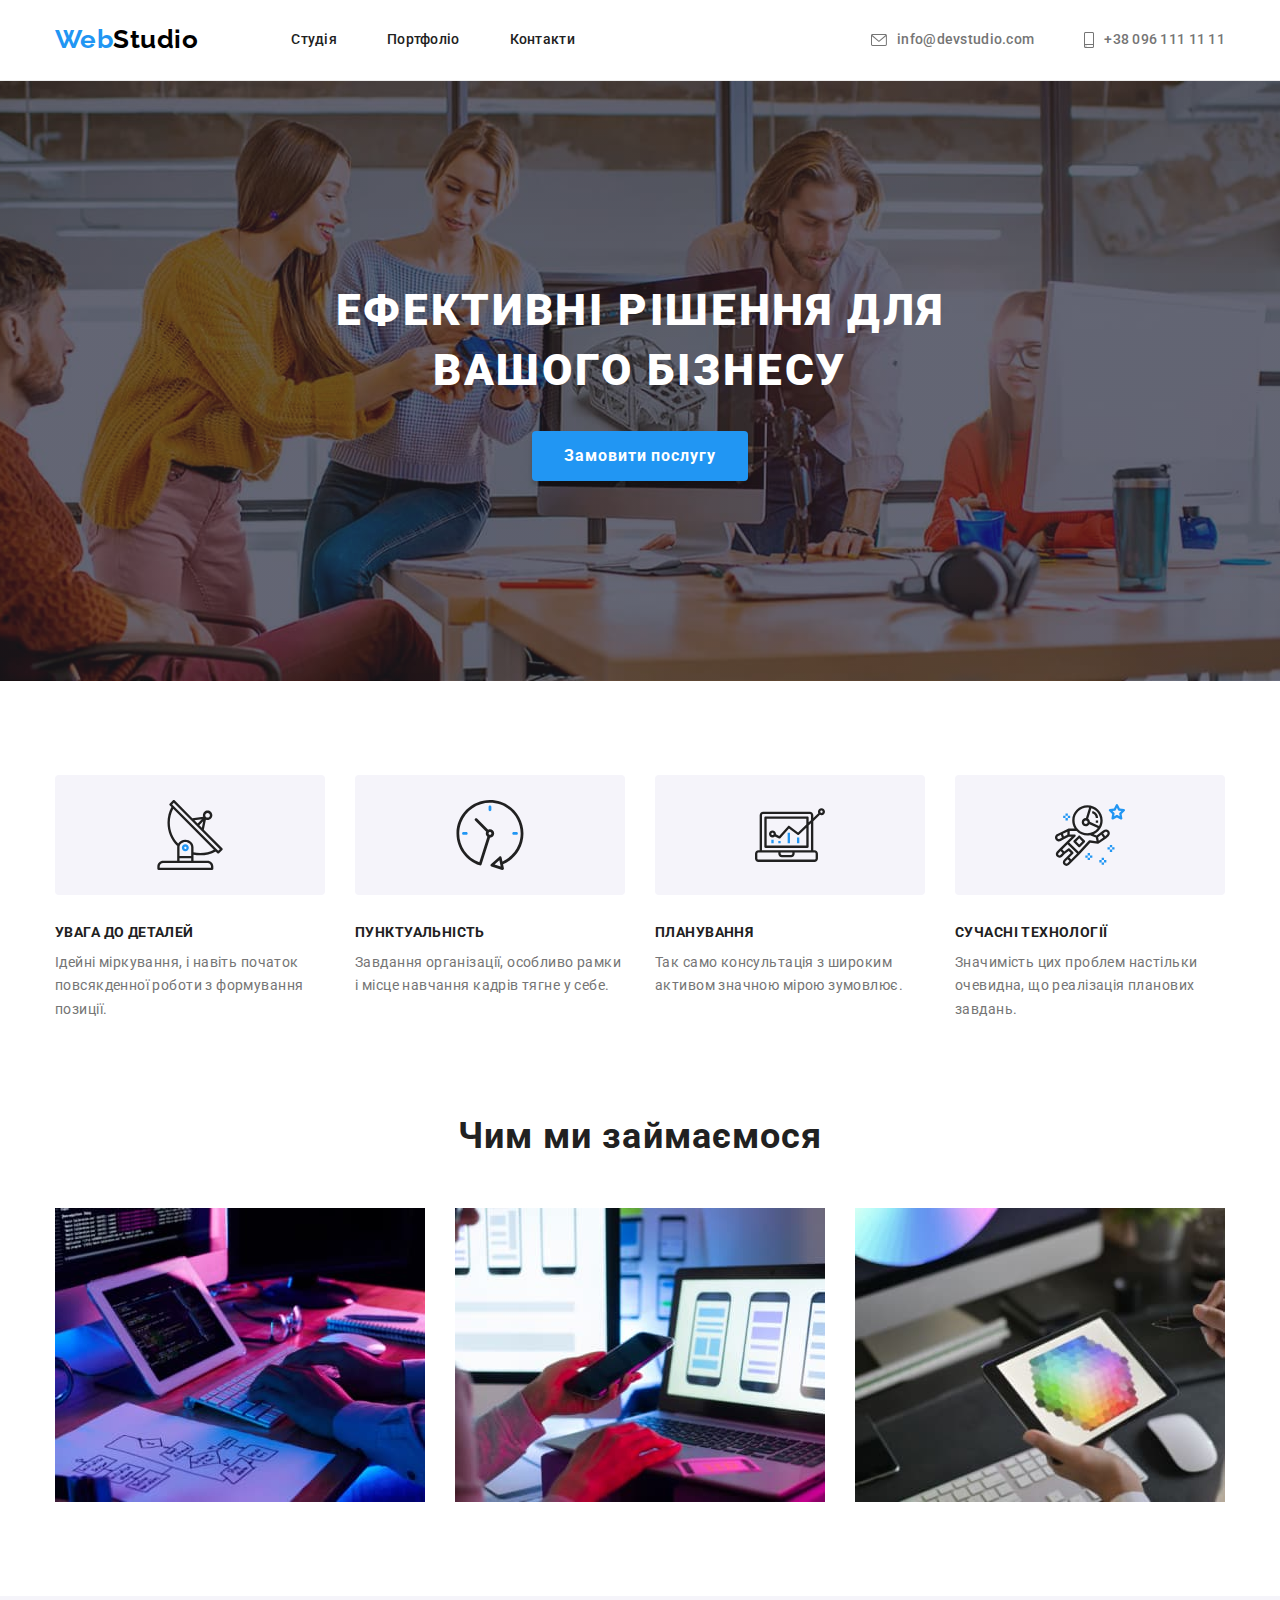
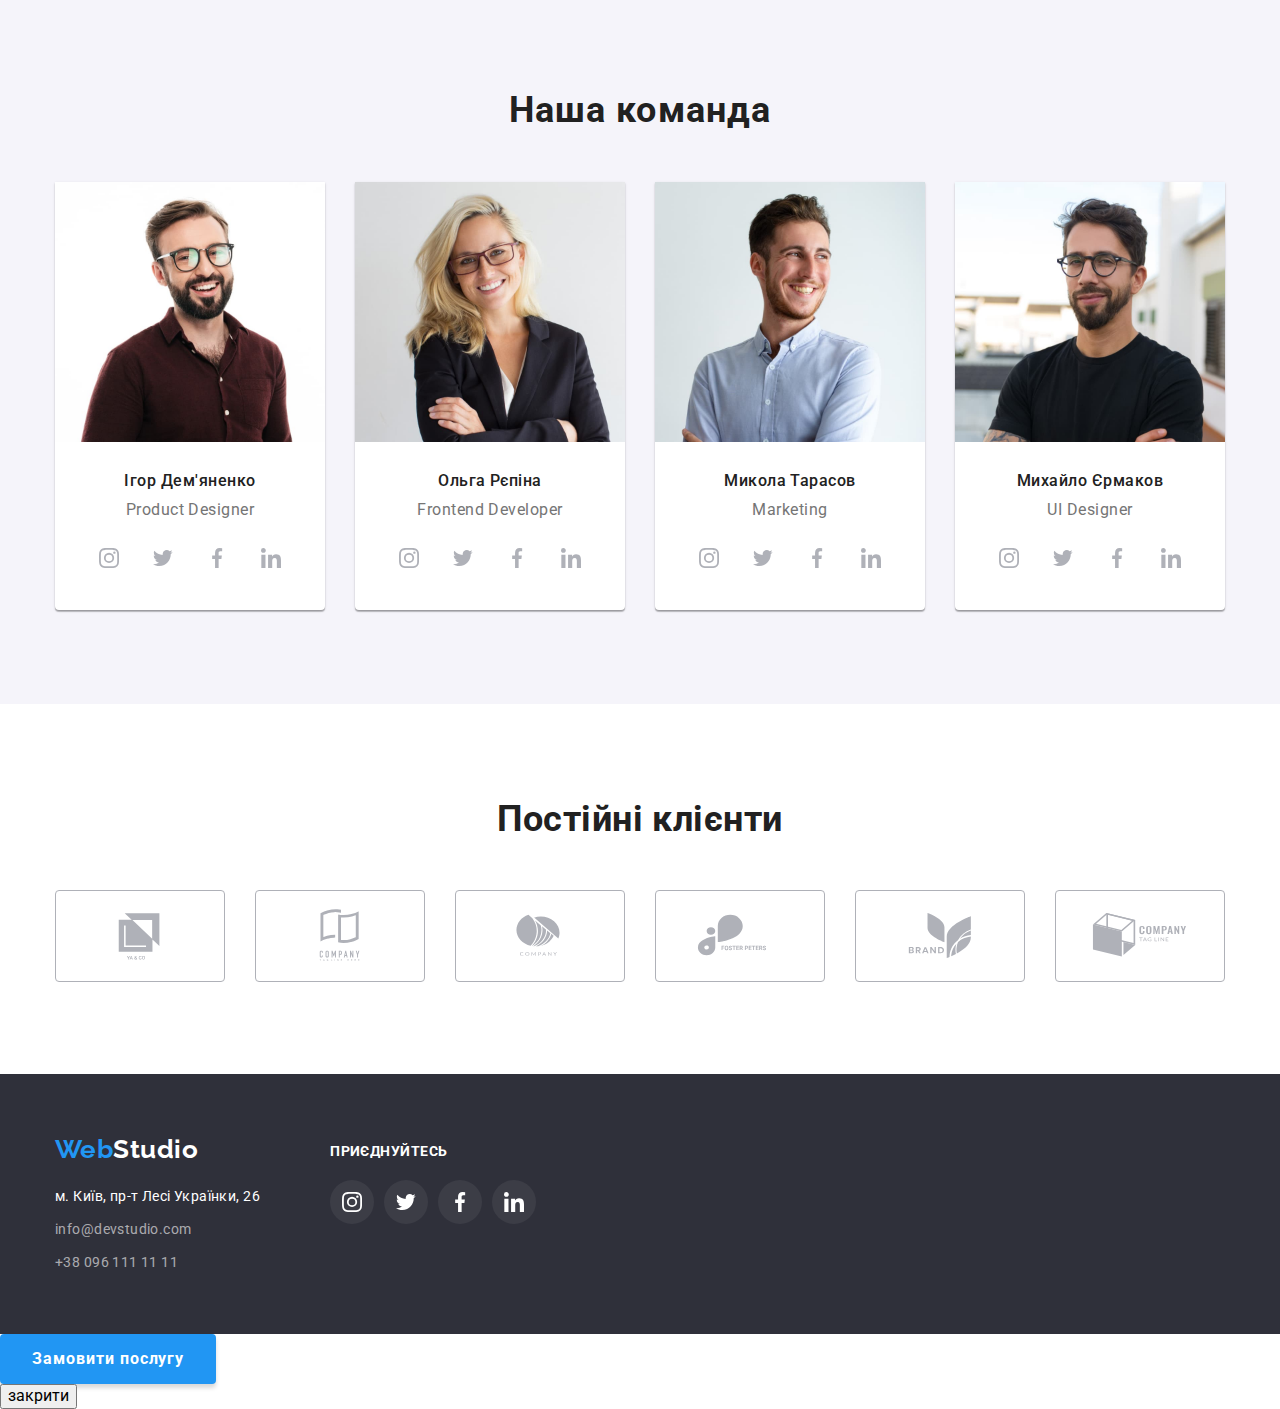
==== index.html @ 876f8f0c "Summary (required)" ====
<!DOCTYPE html>
<html lang="uk">
  <head>
    <meta charset="UTF-8" />
    <meta http-equiv="X-UA-Compatible" content="IE=edge" />
    <meta name="viewport" content="width=device-width, initial-scale=1.0" />
    <title>Document</title>
    <link rel="preconnect" href="https://fonts.googleapis.com" />
    <link rel="preconnect" href="https://fonts.gstatic.com" crossorigin />
    <link
      href="https://fonts.googleapis.com/css2?family=Raleway:wght@700&family=Roboto:wght@400;500;700;900&display=swap"
      rel="stylesheet"
    />
    <link
      rel="stylesheet"
      href="https://cdn.jsdelivr.net/npm/modern-normalize@1.1.0/modern-normalize.min.css"
    />
    <link rel="stylesheet" href="./css/styles.css" />
  </head>
  <body>
    <!--Шапка-->
    <header class="header">
      <div class="container nav-flex">
        <nav class="header-nav">
          <!--Лого-->
          <a class="logo-header link" href="index.html"
            >Web<span class="logo-black">Studio</span></a
          >
          <!--Навігація-->
          <ul class="header-nav-list list">
            <li class="header-nav-item">
              <a class="header-nav-link link" href="./index.html">Студія</a>
            </li>
            <li class="header-nav-item">
              <a class="header-nav-link link" href="./portfolio.html"
                >Портфоліо</a
              >
            </li>
            <li class="header-nav-item">
              <a class="header-nav-link link" href="#">Контакти</a>
            </li>
          </ul>
        </nav>

        <ul class="header-contact-list list">
          <li class="header-contact-item">
            <a class="header-contact-link link" href="mailto:info@devstudio.com"
              ><svg class="contact-icon" width="16" height="12">
                <use href="./images/symbol-defs.svg#icon-envelope"></use>
              </svg>
              info@devstudio.com</a
            >
          </li>
          <li class="header-contact-item">
            <a class="header-contact-link link" href="tel:+380961111111"
              ><svg class="contact-icon" width="10" height="16">
                <use href="./images/symbol-defs.svg#icon-smartphone"></use>
              </svg>
              +38 096 111 11 11</a
            >
          </li>
        </ul>
      </div>
    </header>

    <!--Основний контент-->
    <main class="main-page">
      <!--Герой-->
      <section class="hero">
        <div class="container">
          <h1 class="hero-title">Ефективні рішення для вашого бізнесу</h1>
          <button class="hero-btn" type="button">Замовити послугу</button>
        </div>
      </section>

      <!--Список переваг-->
      <section class="features-section section">
        <div class="container">
          <h2 class="visually-hidden">Наші особливості</h2>
          <ul class="features-list list">
            <li class="features-item">
              <div class="features-icon-fon">
                <svg class="features-icon" width="70" height="70">
                  <use href="./images/symbol-defs.svg#icon-antenna"></use>
                </svg>
              </div>
              <h3 class="features-title">Увага до деталей</h3>
              <p class="features-text">
                Ідейні міркування, і навіть початок повсякденної роботи з
                формування позиції.
              </p>
            </li>
            <li class="features-item">
              <div class="features-icon-fon">
                <svg class="features-icon" width="70" height="70">
                  <use href="./images/symbol-defs.svg#icon-clock"></use>
                </svg>
              </div>
              <h3 class="features-title">Пунктуальність</h3>
              <p class="features-text">
                Завдання організації, особливо рамки і місце навчання кадрів
                тягне у себе.
              </p>
            </li>
            <li class="features-item">
              <div class="features-icon-fon">
                <svg class="features-icon" width="70" height="70">
                  <use href="./images/symbol-defs.svg#icon-diagram"></use>
                </svg>
              </div>
              <h3 class="features-title">Планування</h3>
              <p class="features-text">
                Так само консультація з широким активом значною мірою зумовлює.
              </p>
            </li>
            <li class="features-item">
              <div class="features-icon-fon">
                <svg class="features-icon" width="70" height="70">
                  <use href="./images/symbol-defs.svg#icon-astronaut"></use>
                </svg>
              </div>
              <h3 class="features-title">Сучасні технології</h3>
              <p class="features-text">
                Значимість цих проблем настільки очевидна, що реалізація
                планових завдань.
              </p>
            </li>
          </ul>
        </div>
      </section>

      <!--Список занять-->
      <section class="work-section">
        <div class="container">
          <h2 class="section-title">Чим ми займаємося</h2>
          <ul class="work-list list">
            <li class="work-item">
              <img
                src="./images/img.jpg"
                alt="Верстка"
                width="370"
                height="294"
              />
            </li>
            <li class="work-item">
              <img
                src="./images/img1.jpg"
                alt="Мобільні додатки"
                width="370"
                height="294"
              />
            </li>
            <li class="work-item">
              <img
                src="./images/img2.jpg"
                alt="Дизайн"
                width="370"
                height="294"
              />
            </li>
          </ul>
        </div>
      </section>

      <!--Команда-->
      <section class="team-section section">
        <div class="container">
          <h2 class="section-title">Наша команда</h2>
          <ul class="team-list list">
            <li class="team-item">
              <img
                src="./images/img3.jpg"
                alt="Дизайнер продукту"
                width="270"
                height="260"
              />
              <div class="team-workers">
                <h3 class="team-worker">Ігор Дем'яненко</h3>
                <p class="team-profesional">Product Designer</p>
                <ul class="team-social-list list">
                  <li class="team-social-item">
                    <a class="team-social-link link" href="">
                      <svg class="team-social-icon" width="20" height="20">
                        <use
                          href="./images/symbol-defs.svg#icon-instagram"
                        ></use>
                      </svg>
                    </a>
                  </li>

                  <li class="team-social-item">
                    <a class="team-social-link link" href="">
                      <svg class="team-social-icon" width="20" height="20">
                        <use href="./images/symbol-defs.svg#icon-twiter"></use>
                      </svg>
                    </a>
                  </li>

                  <li class="team-social-item">
                    <a class="team-social-link link" href="">
                      <svg class="team-social-icon" width="20" height="20">
                        <use
                          href="./images/symbol-defs.svg#icon-facebook"
                        ></use>
                      </svg>
                    </a>
                  </li>

                  <li class="team-social-item">
                    <a class="team-social-link link" href="">
                      <svg class="team-social-icon" width="20" height="20">
                        <use
                          href="./images/symbol-defs.svg#icon-linkedin"
                        ></use>
                      </svg>
                    </a>
                  </li>
                </ul>
              </div>
            </li>

            <li class="team-item">
              <img
                src="./images/img4.jpg"
                alt="Фронтенд розробник"
                width="270"
                height="260"
              />
              <div class="team-workers">
                <h3 class="team-worker">Ольга Рєпіна</h3>
                <p class="team-profesional">Frontend Developer</p>
                <ul class="team-social-list list">
                  <li class="team-social-item">
                    <a class="team-social-link link" href="">
                      <svg class="team-social-icon" width="20" height="20">
                        <use
                          href="./images/symbol-defs.svg#icon-instagram"
                        ></use>
                      </svg>
                    </a>
                  </li>

                  <li class="team-social-item">
                    <a class="team-social-link link" href="">
                      <svg class="team-social-icon" width="20" height="20">
                        <use href="./images/symbol-defs.svg#icon-twiter"></use>
                      </svg>
                    </a>
                  </li>

                  <li class="team-social-item">
                    <a class="team-social-link link" href="">
                      <svg class="team-social-icon" width="20" height="20">
                        <use
                          href="./images/symbol-defs.svg#icon-facebook"
                        ></use>
                      </svg>
                    </a>
                  </li>

                  <li class="team-social-item">
                    <a class="team-social-link link" href="">
                      <svg class="team-social-icon" width="20" height="20">
                        <use
                          href="./images/symbol-defs.svg#icon-linkedin"
                        ></use>
                      </svg>
                    </a>
                  </li>
                </ul>
              </div>
            </li>

            <li class="team-item">
              <img
                src="./images/img5.jpg"
                alt="Маркетолог"
                width="270"
                height="260"
              />
              <div class="team-workers">
                <h3 class="team-worker">Микола Тарасов</h3>
                <p class="team-profesional">Marketing</p>
                <ul class="team-social-list list">
                  <li class="team-social-item">
                    <a class="team-social-link link" href="">
                      <svg class="team-social-icon" width="20" height="20">
                        <use
                          href="./images/symbol-defs.svg#icon-instagram"
                        ></use>
                      </svg>
                    </a>
                  </li>

                  <li class="team-social-item">
                    <a class="team-social-link link" href="">
                      <svg class="team-social-icon" width="20" height="20">
                        <use href="./images/symbol-defs.svg#icon-twiter"></use>
                      </svg>
                    </a>
                  </li>

                  <li class="team-social-item">
                    <a class="team-social-link link" href="">
                      <svg class="team-social-icon" width="20" height="20">
                        <use
                          href="./images/symbol-defs.svg#icon-facebook"
                        ></use>
                      </svg>
                    </a>
                  </li>

                  <li class="team-social-item">
                    <a class="team-social-link link" href="">
                      <svg class="team-social-icon" width="20" height="20">
                        <use
                          href="./images/symbol-defs.svg#icon-linkedin"
                        ></use>
                      </svg>
                    </a>
                  </li>
                </ul>
              </div>
            </li>

            <li class="team-item">
              <img
                src="./images/img6.jpg"
                alt="Дизайнер інтерфейсу користувача"
                width="270"
                height="260"
              />
              <div class="team-workers">
                <h3 class="team-worker">Михайло Єрмаков</h3>
                <p class="team-profesional">UI Designer</p>
                <ul class="team-social-list list">
                  <li class="team-social-item">
                    <a class="team-social-link link" href="">
                      <svg class="team-social-icon" width="20" height="20">
                        <use
                          href="./images/symbol-defs.svg#icon-instagram"
                        ></use>
                      </svg>
                    </a>
                  </li>

                  <li class="team-social-item">
                    <a class="team-social-link link" href="">
                      <svg class="team-social-icon" width="20" height="20">
                        <use href="./images/symbol-defs.svg#icon-twiter"></use>
                      </svg>
                    </a>
                  </li>

                  <li class="team-social-item">
                    <a class="team-social-link link" href="">
                      <svg class="team-social-icon" width="20" height="20">
                        <use
                          href="./images/symbol-defs.svg#icon-facebook"
                        ></use>
                      </svg>
                    </a>
                  </li>

                  <li class="team-social-item">
                    <a class="team-social-link link" href="">
                      <svg class="team-social-icon" width="20" height="20">
                        <use
                          href="./images/symbol-defs.svg#icon-linkedin"
                        ></use>
                      </svg>
                    </a>
                  </li>
                </ul>
              </div>
            </li>
          </ul>
        </div>
      </section>

      <!-- Кліенты -->
      <section class="client-section">
        <div class="container">
          <h2 class="client-title">Постійні клієнти</h2>
          <ul class="client-list list">
            <li class="client-item">
              <a class="client-link link" href="">
                <svg class="client-icon" width="106" height="60">
                  <use href="./images/symbol-defs.svg#icon-yaco"></use>
                </svg>
              </a>
            </li>

            <li class="client-item">
              <a class="client-link link" href="">
                <svg class="client-icon" width="106" height="60">
                  <use href="./images/symbol-defs.svg#icon-tagline"></use>
                </svg>
              </a>
            </li>

            <li class="client-item">
              <a class="client-link link" href="">
                <svg class="client-icon" width="106" height="60">
                  <use href="./images/symbol-defs.svg#icon-company"></use>
                </svg>
              </a>
            </li>

            <li class="client-item">
              <a class="client-link link" href="">
                <svg class="client-icon" width="106" height="60">
                  <use href="./images/symbol-defs.svg#icon-fooster"></use>
                </svg>
              </a>
            </li>

            <li class="client-item">
              <a class="client-link link" href="">
                <svg class="client-icon" width="106" height="60">
                  <use href="./images/symbol-defs.svg#icon-brand"></use>
                </svg>
              </a>
            </li>

            <li class="client-item">
              <a class="client-link link" href="">
                <svg class="client-icon" width="106" height="60">
                  <use href="./images/symbol-defs.svg#icon-tag"></use>
                </svg>
              </a>
            </li>
          </ul>
        </div>
      </section>
    </main>

    <!--Підвал-->
    <footer class="footer">
      <div class="container">
        <div class="footer-position">
          <div class="footer-contact-position">
            <a class="logo-footer link" href="index.html"
              >Web<span class="logo-white">Studio</span></a
            >

            <!--Список контактів-->
            <address class="footer-contact">
              <ul class="footer-contact-list list">
                <li class="footer-contact-item">
                  <a
                    class="footer-contact-link-address link"
                    href="https://bit.ly/3AlN00h"
                    >м. Київ, пр-т Лесі Українки, 26</a
                  >
                </li>
                <li class="footer-contact-item">
                  <a
                    class="footer-contact-link link"
                    href="mailto:info@devstudio.com"
                    >info@devstudio.com</a
                  >
                </li>
                <li class="footer-contact-item">
                  <a class="footer-contact-link link" href="tel:+380961111111"
                    >+38 096 111 11 11</a
                  >
                </li>
              </ul>
            </address>
          </div>

          <!--Соціальні мережі-->
          <div class="footer-social-networks">
            <h2 class="footer-social-title">Приєднуйтесь</h2>
            <ul class="footer-social-list list">
              <li class="footer-social-item">
                <a class="footer-social-link" href="">
                  <svg class="footer-social-icon" width="20" height="20">
                    <use href="./images/symbol-defs.svg#icon-instagram"></use>
                  </svg>
                </a>
              </li>

              <li class="footer-social-item">
                <a class="footer-social-link" href="">
                  <svg class="footer-social-icon" width="20" height="20">
                    <use href="./images/symbol-defs.svg#icon-twiter"></use>
                  </svg>
                </a>
              </li>

              <li class="footer-social-item">
                <a class="footer-social-link" href="">
                  <svg class="footer-social-icon" width="20" height="20">
                    <use href="./images/symbol-defs.svg#icon-facebook"></use>
                  </svg>
                </a>
              </li>

              <li class="footer-social-item">
                <a class="footer-social-link" href="">
                  <svg class="footer-social-icon" width="20" height="20">
                    <use href="./images/symbol-defs.svg#icon-linkedin"></use>
                  </svg>
                </a>
              </li>
            </ul>
          </div>
        </div>
      </div>
    </footer>

    <button class="hero-btn" type="button" data-modal-open>
      Замовити послугу
    </button>
    <div class="backdrop is-hiden" data-modal>
      <div class="modal"><p></p></div>

      <button data-modal-close>закрити</button>
    </div>

    <script src="./js/modal.js"></script>
  </body>
</html>
---- css/styles.css ----
:root {
    --primary-text-color: #212121;
    --secondary-text-color: #757575;
    --white-text-color: #ffffff;
    --accent-color: #2196f3;
    --black-logo-color: #000000;
    --white-background-color: #ffffff;
    --hero-background-color: #2f303a;
    --team-background-color: #f5f4fa;
    --footer-text-color: rgba(255, 255, 255, 0.6);
}

body {
    font-family: Roboto, sans-serif;
    letter-spacing: 0.03em;
    background-color: var(--white-background-color);
    color: var(--primary-text-color);
}

/* скидаємо відступи */
h1,
h2,
h3,
p {
    margin: 0;
    padding: 0;
}

ul,
li {
    margin: 0;
    padding: 0;
}

img {
    display: block;
    max-width: 100%;
    height: auto;
}

.container {
    width: 1200px;
    padding-left: 15px;
    padding-right: 15px;
    margin-left: auto;
    margin-right: auto;
}

.section {
    padding-top: 94px;
    padding-bottom: 94px;
}

/* прибираємо крапки з списків */
.list {
    list-style: none;
}

/* прибираємо підкресоювання посилань */
.link {
    text-decoration: none;
}

/* прибираємо зайві заголовки */
.visually-hidden {
    position: absolute;
    white-space: nowrap;
    width: 1px;
    height: 1px;
    overflow: hidden;
    border: 0;
    padding: 0;
    clip: rect(0 0 0 0);
    clip-path: inset(50%);
    margin: -1px;
}

/* Шапка */

.header {
    background-color: var(--white-background-color);
    border-bottom: 1px solid #ececec;
}

.nav-flex {
    display: flex;
    align-items: center;
}

/* Лого */
.logo-header {
    font-family: 'Raleway';
    font-style: normal;
    font-weight: 700;
    font-size: 26px;
    line-height: 1.19;
    color: var(--accent-color);

    margin-right: 93px;
    padding-top: 24px;
    padding-bottom: 25px;
}

.logo-black {
    color: var(--black-logo-color);
}

.logo-white {
    color: var(--white-text-color);
}

/* Навігація */

.header-nav {
    display: flex;
    align-items: center;
}

.header-nav-list {
    display: flex;
    align-items: center;
    
}

.header-nav-item:not(:last-child) {
    margin-right: 50px;
}


.header-nav-link {
    font-family: inherit;
    font-weight: 500;
    font-size: 14px;
    line-height: 1.14;
    letter-spacing: 0.02em;
    color: var(--primary-text-color);

    padding-top: 32px;
    padding-bottom: 32px;
    display: block;
}

.header-contact-list {
    display: flex;
    margin-left: auto;
   
}

.header-contact-item+.header-contact-item {
    margin-left: 50px;
}

.header-contact-link {
    font-family: inherit;
    font-weight: 500;
    font-size: 14px;
    line-height: 1.14;
    letter-spacing: 0.02em;
    color: var(--secondary-text-color);

    display: inline-flex;
    padding-top: 32px;
    padding-bottom: 32px;
    color: var(--secondary-text-color);
    align-items: center;
}

.header-nav-link:hover,
.header-nav-link:focus,
.header-contact-link:hover,
.header-contact-link:focus {
    color: var(--accent-color);
}

.header-nav-link.current {
    color: var(--accent-color);
}

.contact-icon {
    margin-right: 10px;
    fill: currentColor;
}

/* Основний контент */

/* ГЕРОЙ */
.hero {
    background-color: var(--hero-background-color);
    text-align: center;
    padding-top: 200px;
    padding-bottom: 200px;
    max-width: 1600px;
    margin-left: auto;
    margin-right: auto;

    background-image: linear-gradient(to right,
                rgba(47, 48, 58, 0.4),
                rgba(47, 48, 58, 0.4)),
            url("../images/Img16.jpg");
    background-repeat: no-repeat;
    background-position: center;
    background-size: cover;
}

.hero-title {
    font-weight: 900;
    font-size: 44px;
    line-height: 1.36;
    text-align: center;
    letter-spacing: 0.06em;
    text-transform: uppercase;
    color: var(--white-text-color);
    
    width: 696px;
    margin-top: 0;
    margin-bottom: 30px;
    margin-left: auto;
    margin-right: auto;
}

.hero-btn {
    font-family: inherit;
    font-weight: 700;
    font-size: 16px;
    line-height: 1.87;
    letter-spacing: 0.06em;
    background-color: var(--accent-color);
    color: var(--white-text-color);
    cursor: pointer;
    box-shadow: 0px 4px 4px rgba(0, 0, 0, 0.15);
    
    border-radius: 4px;
    border: none;
    padding: 10px 32px;

}

.hero-btn:hover,
.hero-btn:focus {
    background-color: var(--white-text-color);
    color: var(--accent-color);
}

/* Список переваг */

.features-list {
    display: flex;
}

.features-item:not(:last-child) {
    margin-right: 30px;
    max-width: 270px;
}

.features-icon-fon {
display: flex;
justify-content: center;
align-items: center;

width: 270px;
height: 120px;
margin-bottom: 30px;
background-color: var(--team-background-color);
border-radius: 4px;
}



.features-title {
    font-weight: 700;
    font-size: 14px;
    line-height: 1.14;
    letter-spacing: 0.03em;
    text-transform: uppercase;
    color: var(--primary-text-color);

    margin-bottom: 10px;
}

.features-text {
    font-weight: 400;
    font-size: 14px;
    line-height: 1.71;
    letter-spacing: 0.03em;
    color: var(--secondary-text-color);
}

/* Список занять */

.work-section {
    padding-bottom: 94px;
}

.work-list {
    display: flex;
}

.work-item:not(:last-child) {
    margin-right: 30px;
}

.section-title {
    font-weight: 700;
    font-size: 36px;
    line-height: 1.16;
    text-align: center;
    letter-spacing: 0.03em;
    color: var(--primary-text-color);

    margin-bottom: 50px;
}

/* Команда */
.team-section {
    background-color: var(--team-background-color);
}

.team-list {
    display: flex;
}

.team-item:not(:last-child) {
    margin-right: 30px;
}

.team-item {
    background: #FFFFFF;
    box-shadow: 0px 1px 3px rgba(0, 0, 0, 0.12), 0px 1px 1px rgba(0, 0, 0, 0.14), 0px 2px 1px rgba(0, 0, 0, 0.2);
    border-radius: 0px 0px 4px 4px;}

.team-workers {
    padding: 30px 0px;
}

.team-worker {
    font-weight: 500;
    font-size: 16px;
    line-height: 1.18;
    text-align: center;
    letter-spacing: 0.03em;
    color: var(--primary-text-color);
    
    margin-bottom: 10px;
}

.team-profesional {
    font-weight: 400;
    font-size: 16px;
    line-height: 1.18;
    text-align: center;
    letter-spacing: 0.03em;
    color: var(--secondary-text-color);
    margin-bottom: 16px;
}

.team-social-list {
    display: flex;
    padding: 0px 32px;
    
    list-style: none;
    justify-content: space-between;
    align-items: center;
}

.team-social-item {
    width: 44px;
    height: 44px;
}

.team-social-link {
    display: flex;
    width: 44px;
    height: 44px;
    justify-content: center;
    align-items: center;
    border-radius: 50%;
    color: #afb1b8;
    background-color: #FFFFFF;
}

.team-social-link:hover {
    color: #ffffff;
    background-color: var(--accent-color);
}

.team-social-icon {
    fill: currentColor;
}

/* Клієнти */

.client-section {
    padding-top: 94px;
    padding-bottom: 94px;
}

.client-title {
    margin-bottom: 50px;

    font-weight: 700;
    font-size: 36px;
    line-height: 1.17;
    text-align: center;
}

.client-list {
    display: flex;
}

.client-item {
    
    border-radius: 4px;
    width: 170px;
    height: 90px;
    justify-content: center;
    align-items: center;
}

.client-item:not(:last-child) {
    margin-right: 30px;
}

.client-link {
display: flex;
justify-content: center;
align-items: center;
width: 170px;
height: 92px;
border-radius: 4px;
border: 1px solid #afb1b8;
color: #AFB1B8;
fill: currentColor;
}



.client-link:hover,
.client-link:focus {
    color: var(--accent-color);
    border-color: var(--accent-color);
}


/* Підвал */
.footer {
    background-color: var(--hero-background-color);

    padding-top: 60px;
    padding-bottom: 60px;
}
 .logo-footer {
    font-family: 'Raleway';
    font-style: normal;
    font-weight: 700;
    font-size: 26px;
    line-height: 1.19;
    color: var(--accent-color);
    
    display: inline-block;
    margin-bottom: 20px;
 }

.footer-contact-item:not(:last-child)  {
    margin-bottom: 9px;
}

/* Список контактів */

.footer-position {
    display: flex;
    margin: 0;
    padding: 0;
    list-style: none;
    }

.footer-contact-link-address:hover,
.footer-contact-link-address:focus,
.footer-contact-link:hover,
.footer-contact-link:focus {
    color: var(--accent-color);
}

.footer-contact-list.current {
    color: var(--accent-color);
}

.footer-contact-link-address {
    font-family: 'Roboto';
    font-style: normal;
    font-weight: 400;
    font-size: 14px;
    line-height: 1.71;
    letter-spacing: 0.03em;
    color: var(--white-text-color);
}

.footer-contact-link {
    font-family: 'Roboto';
    font-style: normal;
    font-weight: 400;
    font-size: 14px;
    line-height: 1.71;
    letter-spacing: 0.03em;
    color: var(--footer-text-color);
}

/* Соціальні мережі */

.footer-social-title {
    padding: 0px 0px 0px 0px;
    margin-top: 10px;
    margin-bottom: 20px;
    
    font-weight: 700;
    font-size: 14px;
    line-height: 1.14;
    text-transform: uppercase;
    color: var(--white-text-color);
}

.footer-social-networks {
    margin-left: 70px;
    width: 206px;
}

.footer-social-list {
    list-style: none;
    justify-content: space-between;
    align-items: center;

    display: flex;
    padding: 0;
    margin-top: 0;
}

.footer-social-item {
    width: 44px;
    height: 44px;
}

.footer-social-link {
    width: 44px;
    height: 44px;
    display: flex;
    justify-content: center;
    align-items: center;
    border-radius: 50%;
    color: #ffffff;
    background-color: #ffffff10;
}

.footer-social-link:hover {
    color: #ffffff;
    background-color: var(--accent-color);
}

.footer-social-icon {
    fill: currentColor;
}



/* Портфоліо */

.portfolio-btn-list {
    display: flex;
    justify-content: center;
    margin-bottom: 50px;
}

.portfolio-btn-item:not(:last-child) {
    margin-right: 8px;
}

.portfolio-btn {
    font-family: inherit;
    font-weight: 500;
    font-size: 16px;
    line-height: 1.63;
    text-align: center;
    letter-spacing: 0.03em;
    background-color: var(--team-background-color);
    color: var(--primary-text-color);
    cursor: pointer;

    display: inline-block;
    min-width: 73px;
    border-radius: 4px;
    border: 1px solid transparent;
    padding: 6px 22px;
}

.portfolio-btn:hover,
.portfolio-btn:focus {
    background-color: var(--accent-color);
    color: var(--white-text-color);
    box-shadow: 0px 3px 1px rgba(0, 0, 0, 0.1), 0px 1px 2px rgba(0, 0, 0, 0.08), 0px 2px 2px rgba(0, 0, 0, 0.12);
}

.portfolio-list {
    display: flex;
    flex-wrap: wrap;
    margin: -15px;
}

.portfolio-list-item {
    margin: 15px;
}

.portfolio-link:hover,
.portfolio-link:focus {
    display: block;
    box-shadow: 0px 1px 1px rgba(0, 0, 0, 0.12), 0px 4px 4px rgba(0, 0, 0, 0.06), 1px 4px 6px rgba(0, 0, 0, 0.16);
}


.gallery-text {
    border: 1px solid #eeeeee;
    border-top: transparent;
    padding: 20px 24px;
}

.portfolio-list-title {
    font-weight: 700;
    font-size: 18px;
    line-height: 2;
    letter-spacing: 0.06em;
    color: var(--primary-text-color);

    margin-bottom: 4px;
}

.portfolio-list-text {
    font-weight: 400;
    font-size: 16px;
    line-height: 1.87;
    letter-spacing: 0.03em;
    color: var(--secondary-text-color);
}
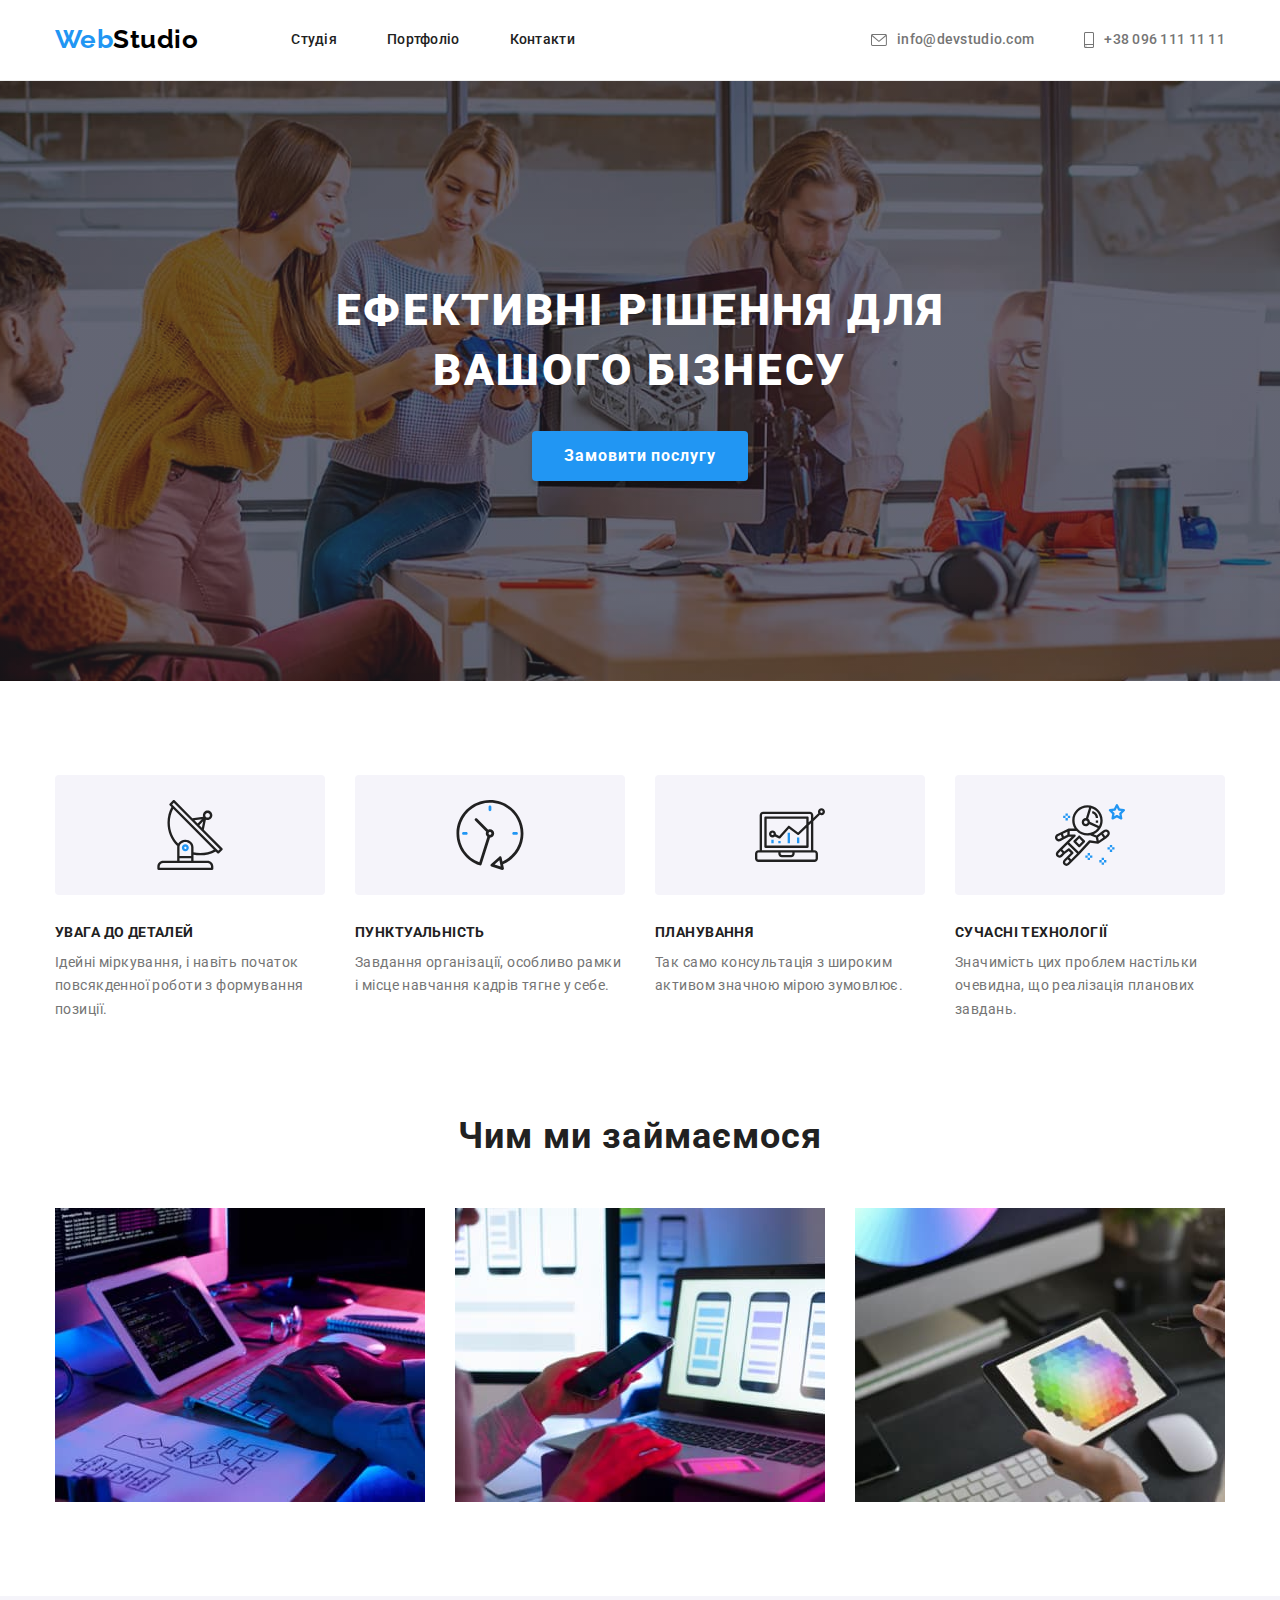
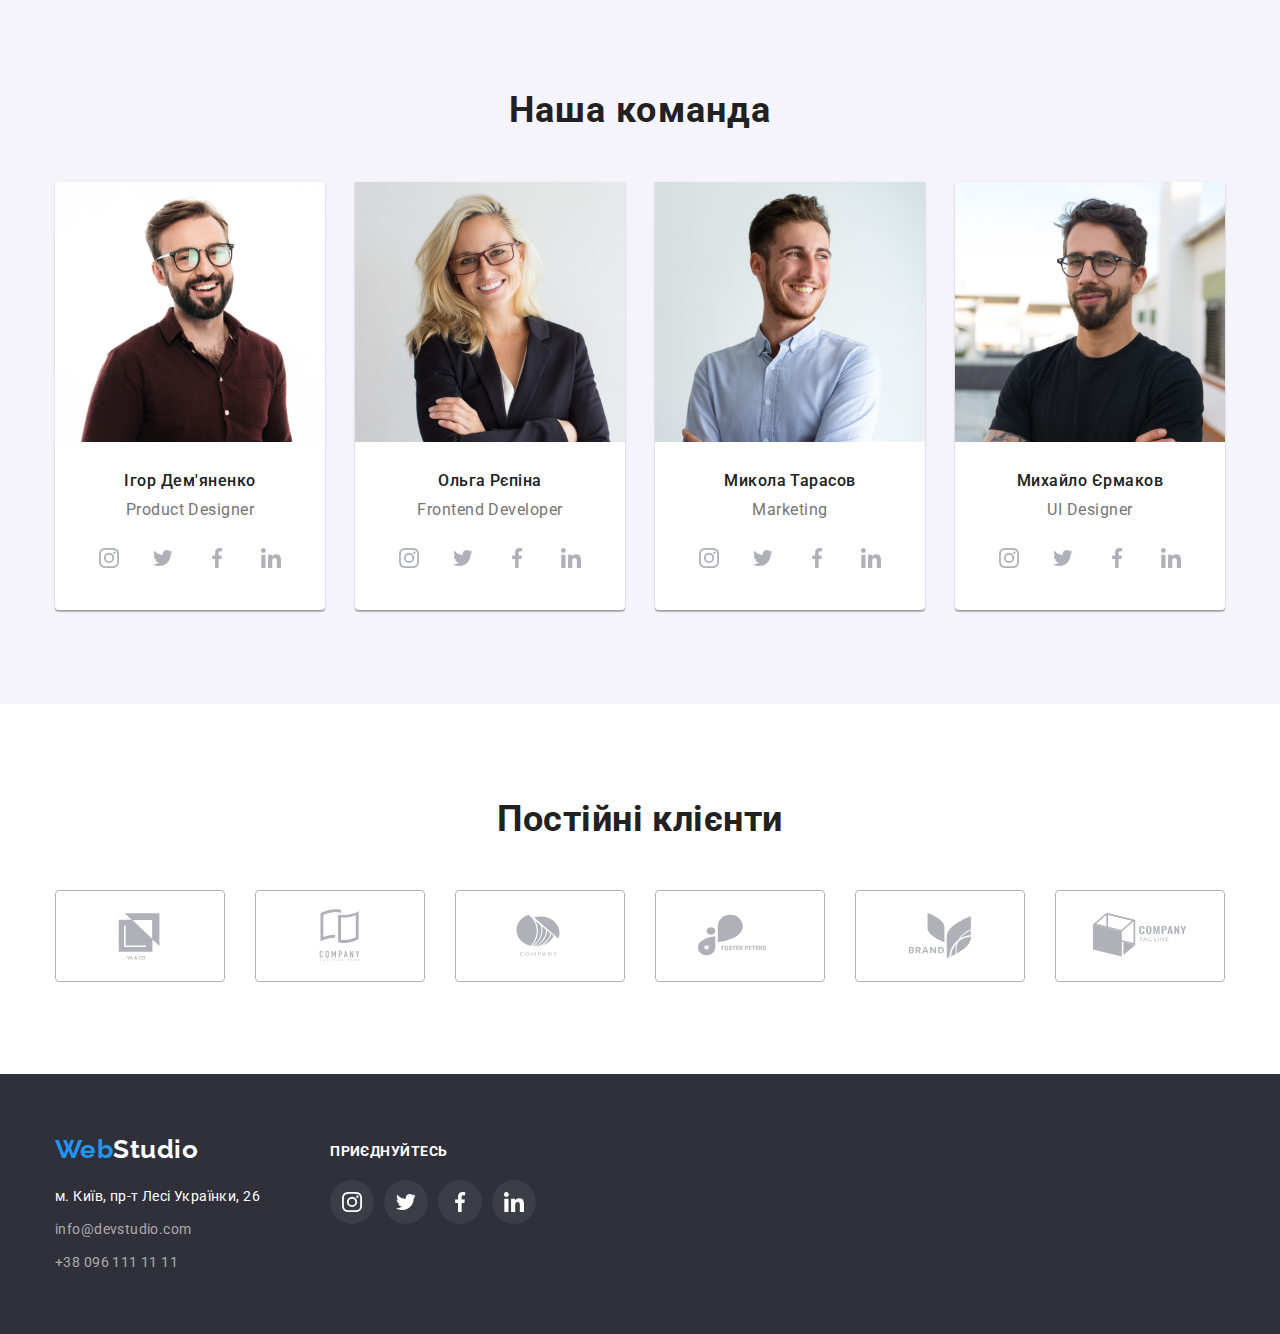
==== commit db604799: "Summary (required)" ====
--- a/index.html
+++ b/index.html
@@ -69,7 +69,9 @@
       <section class="hero">
         <div class="container">
           <h1 class="hero-title">Ефективні рішення для вашого бізнесу</h1>
-          <button class="hero-btn" type="button">Замовити послугу</button>
+          <button class="hero-btn" type="button" data-modal-open>
+            Замовити послугу
+          </button>
         </div>
       </section>
 
@@ -511,13 +513,15 @@
       </div>
     </footer>
 
-    <button class="hero-btn" type="button" data-modal-open>
-      Замовити послугу
-    </button>
-    <div class="backdrop is-hiden" data-modal>
-      <div class="modal"><p></p></div>
-
-      <button data-modal-close>закрити</button>
+    <!--Модальне вікно-->
+    <div class="backdrop is-hidden" data-modal>
+      <div class="modal">
+        <button type="button" class="close-btn" data-modal-close>
+          <svg width="11" heith="11">
+            <use href="./images/symbol-defs.svg#icon-Vector"></use>
+          </svg>
+        </button>
+      </div>
     </div>
 
     <script src="./js/modal.js"></script>
--- a/css/styles.css
+++ b/css/styles.css
@@ -636,4 +636,49 @@
     line-height: 1.87;
     letter-spacing: 0.03em;
     color: var(--secondary-text-color);
+}
+
+/* Модальне вікно */
+
+.backdrop {
+    position: fixed;
+    top: 0;
+    left: 0;
+    width: 100%;
+    height: 100%;
+    background: rgba(0, 0, 0, 0.2);
+}
+
+.backdrop.is-hidden {
+    opacity: 0;
+    pointer-events: none;
+}
+
+.modal {
+    position: fixed;
+    top: 50%;
+    left: 50%;
+    transform: translate(-50%, -50%);
+    
+    width: 528px;
+    min-height: 581px;
+    background-color: #ffffff;
+    box-shadow: 0px 1px 3px rgba(0, 0, 0, 0.12), 0px 1px 1px rgba(0, 0, 0, 0.14), 0px 2px 1px rgba(0, 0, 0, 0.2);
+    border-radius: 4px;
+}
+
+.close-btn {
+    position: absolute;
+
+    display: flex;
+    align-items: center;
+    justify-content: center;
+
+    right: 8px;
+    top: 8px;
+    background-color: transparent;
+    border-radius: 50%;
+    width: 30px;
+    height: 30px;
+    border: 1px solid #000000;
 }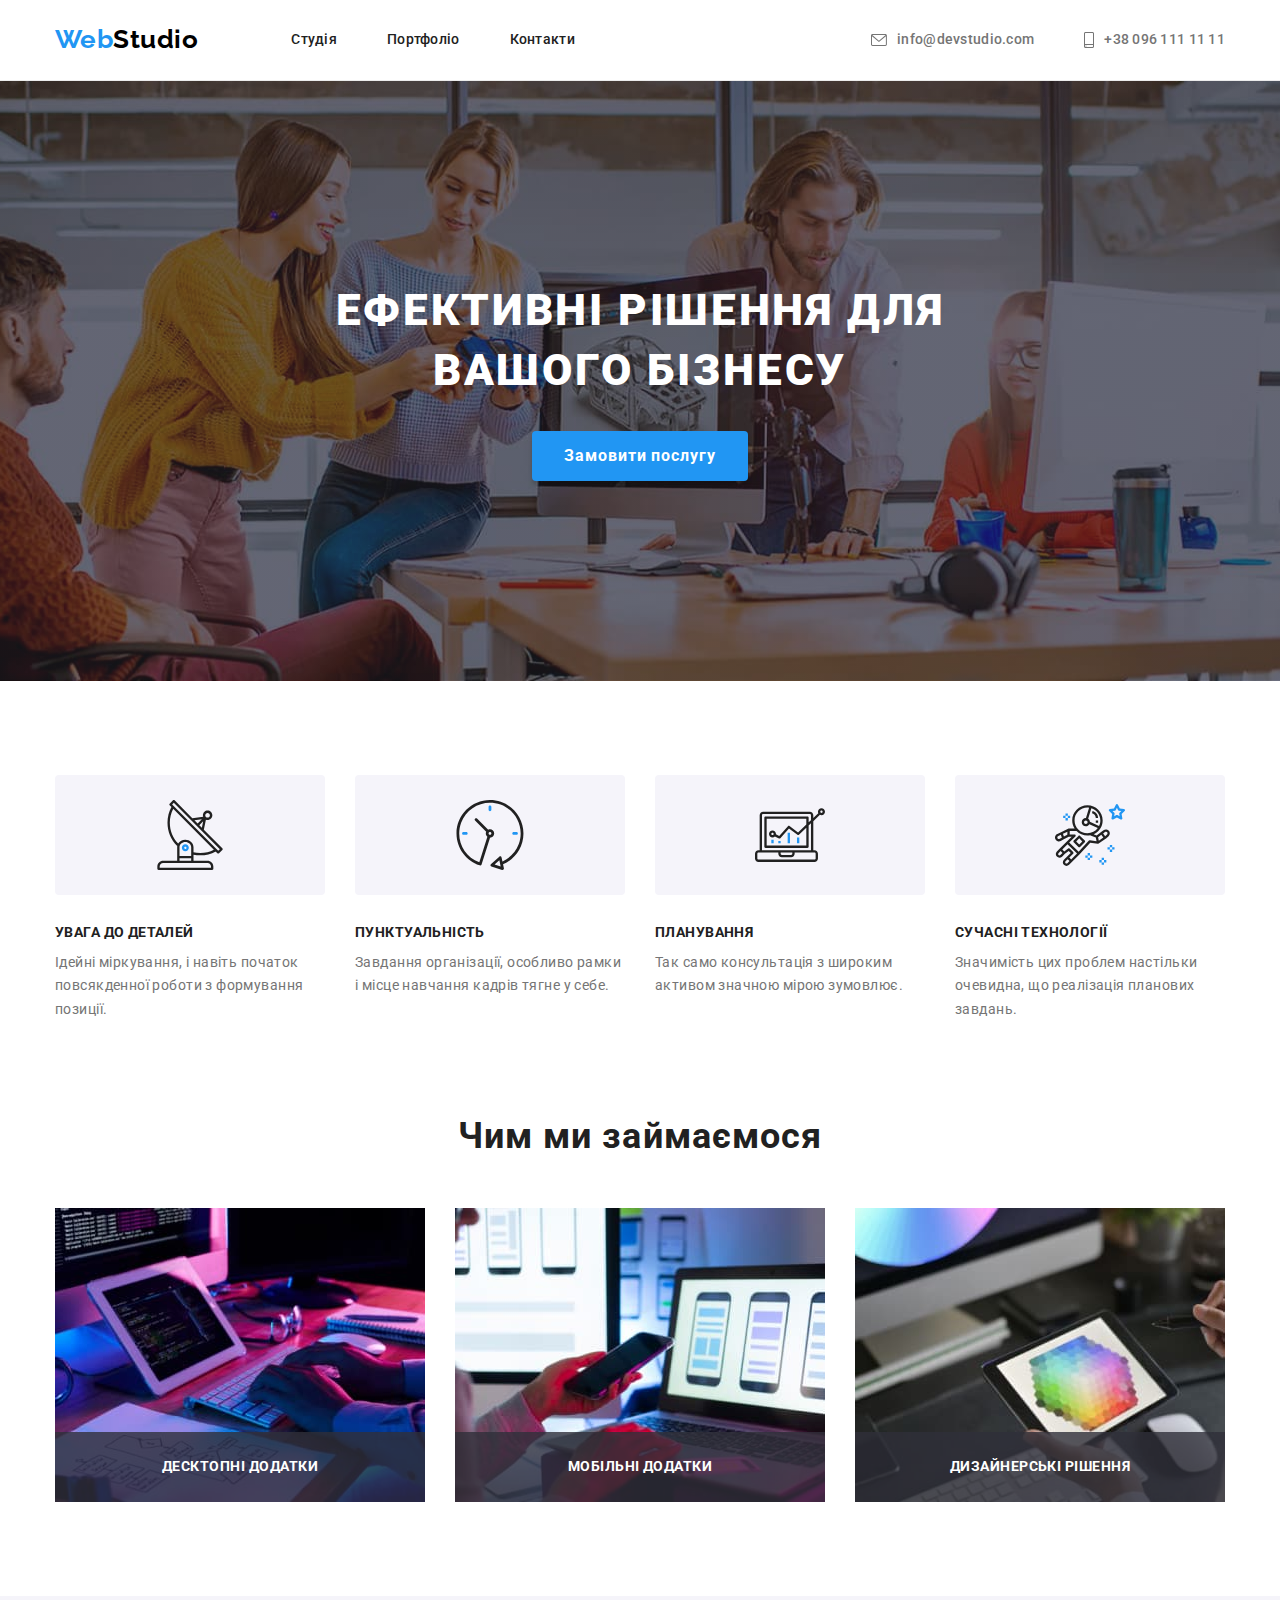
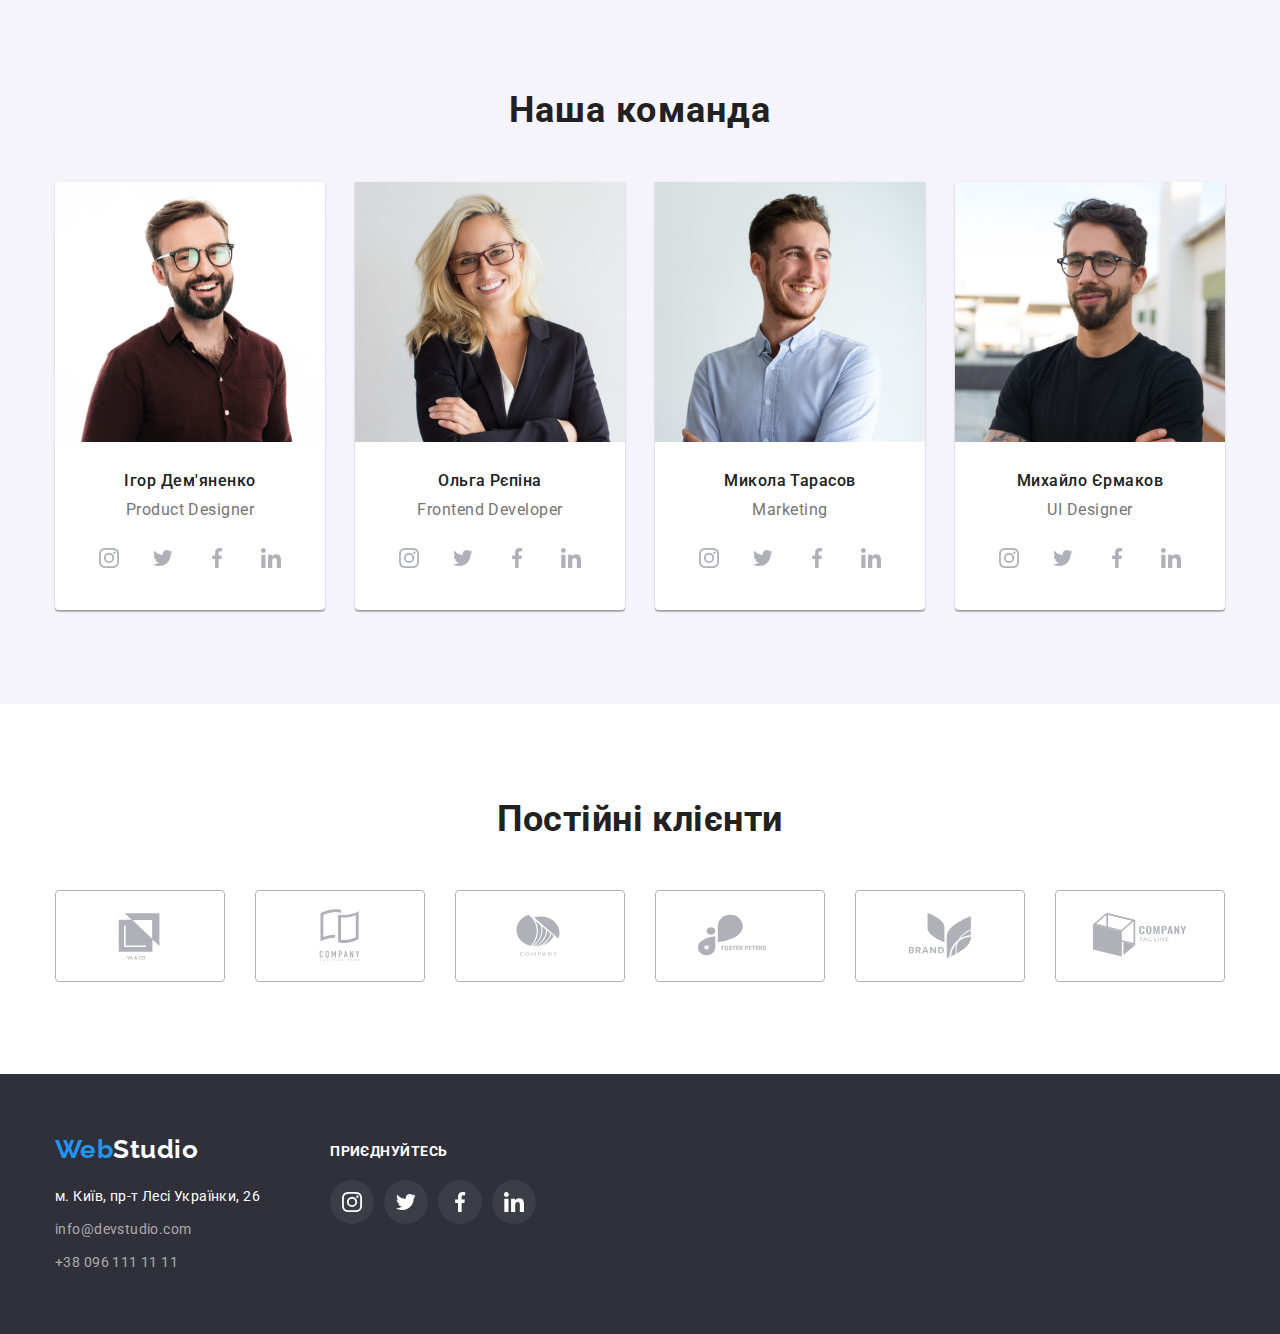
==== commit 37ce9af6: "Summary (required)" ====
--- a/index.html
+++ b/index.html
@@ -29,7 +29,9 @@
           <!--Навігація-->
           <ul class="header-nav-list list">
             <li class="header-nav-item">
-              <a class="header-nav-link link" href="./index.html">Студія</a>
+              <a class="header-nav-link activ link" href="./index.html"
+                >Студія</a
+              >
             </li>
             <li class="header-nav-item">
               <a class="header-nav-link link" href="./portfolio.html"
@@ -143,6 +145,7 @@
                 width="370"
                 height="294"
               />
+              <p class="work-text">Десктопні додатки</p>
             </li>
             <li class="work-item">
               <img
@@ -151,6 +154,7 @@
                 width="370"
                 height="294"
               />
+              <p class="work-text">Мобільні додатки</p>
             </li>
             <li class="work-item">
               <img
@@ -159,6 +163,7 @@
                 width="370"
                 height="294"
               />
+              <p class="work-text">Дизайнерські рішення</p>
             </li>
           </ul>
         </div>
--- a/css/styles.css
+++ b/css/styles.css
@@ -138,6 +138,8 @@
     padding-top: 32px;
     padding-bottom: 32px;
     display: block;
+
+    position: relative;
 }
 
 .header-contact-list {
@@ -179,6 +181,21 @@
 .contact-icon {
     margin-right: 10px;
     fill: currentColor;
+}
+
+
+.aciv::after {
+    content: "";
+    position: absolute;
+    display: block;
+    bottom: -1px;
+    left: 0;
+    width: 100%;
+    height: 4px;
+    background: var(--color-icon);
+    border-radius: 2px;
+
+    background-color: var(--accent-color);
 }
 
 /* Основний контент */
@@ -308,6 +325,28 @@
     color: var(--primary-text-color);
 
     margin-bottom: 50px;
+}
+
+.work-item {
+    position: relative;
+}
+
+.work-text {
+    width: 100%;
+    position: absolute;
+    bottom: 0;
+    left: 0;
+
+    padding: 27px 0px;
+    
+    font-weight: 700;
+    font-size: 14px;
+    line-height: 1.14;
+    text-align: center;
+    text-transform: uppercase;
+    
+    color: var(--white-text-color);
+    background-color: rgba(47, 48, 58, 0.8);
 }
 
 /* Команда */
@@ -650,12 +689,13 @@
 }
 
 .backdrop.is-hidden {
+    visibility: hidden;
     opacity: 0;
     pointer-events: none;
 }
 
 .modal {
-    position: fixed;
+    position: relative;
     top: 50%;
     left: 50%;
     transform: translate(-50%, -50%);
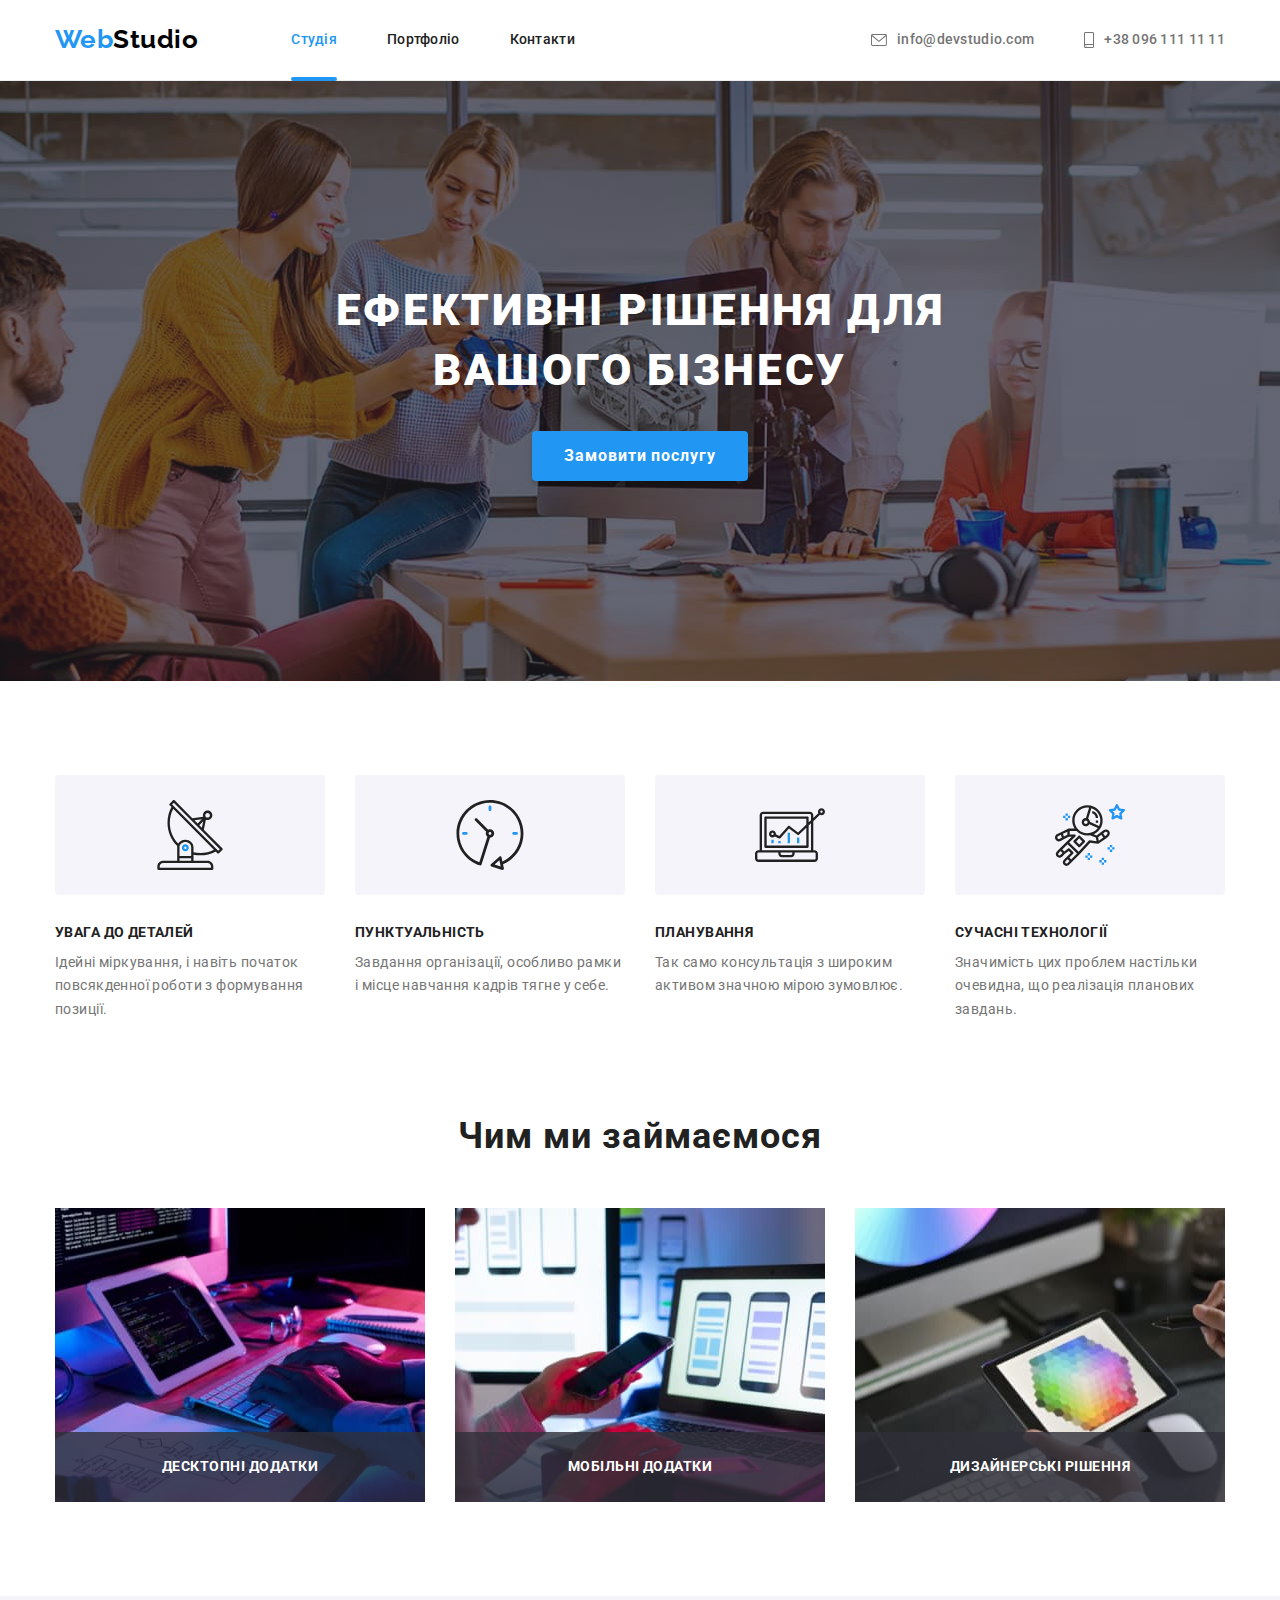
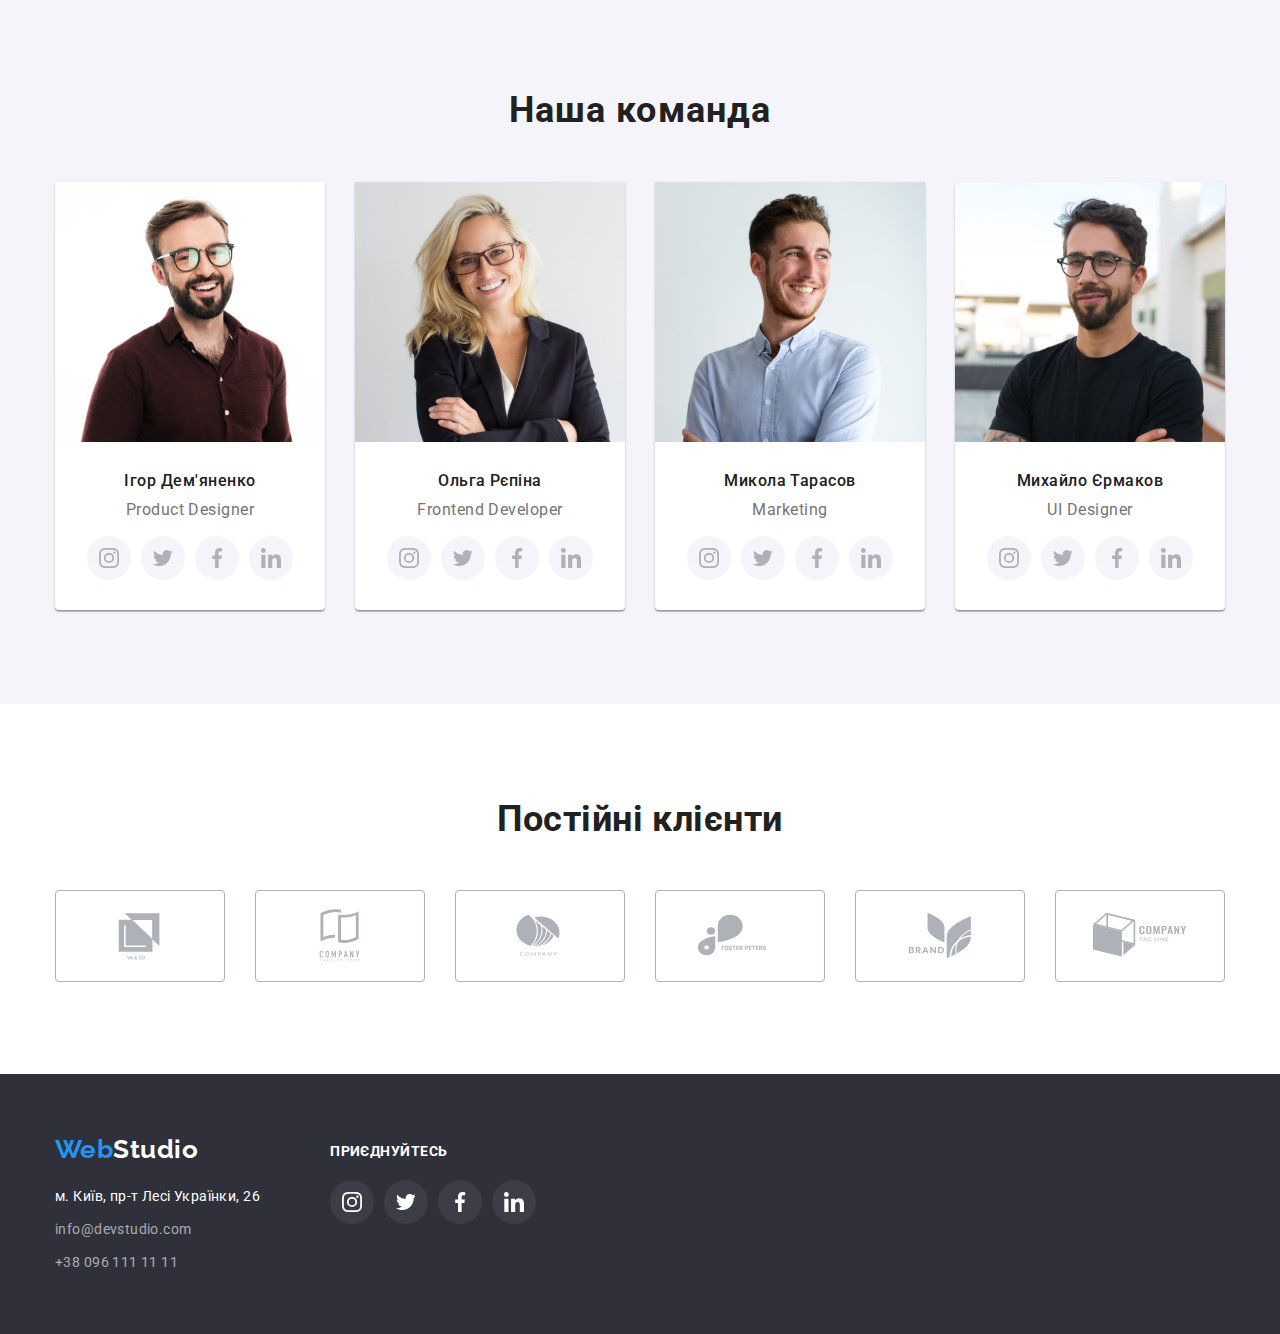
==== commit d81377f0: "Summary (required)" ====
--- a/index.html
+++ b/index.html
@@ -29,7 +29,7 @@
           <!--Навігація-->
           <ul class="header-nav-list list">
             <li class="header-nav-item">
-              <a class="header-nav-link activ link" href="./index.html"
+              <a class="header-nav-link link active" href="./index.html"
                 >Студія</a
               >
             </li>
@@ -522,7 +522,7 @@
     <div class="backdrop is-hidden" data-modal>
       <div class="modal">
         <button type="button" class="close-btn" data-modal-close>
-          <svg width="11" heith="11">
+          <svg class="" width="11" heith="11">
             <use href="./images/symbol-defs.svg#icon-Vector"></use>
           </svg>
         </button>
--- a/css/styles.css
+++ b/css/styles.css
@@ -140,6 +140,7 @@
     display: block;
 
     position: relative;
+    transition: color 250ms cubic-bezier(0.4, 0, 0.2, 1);
 }
 
 .header-contact-list {
@@ -165,6 +166,8 @@
     padding-bottom: 32px;
     color: var(--secondary-text-color);
     align-items: center;
+
+    transition: color 250ms cubic-bezier(0.4, 0, 0.2, 1);
 }
 
 .header-nav-link:hover,
@@ -174,7 +177,7 @@
     color: var(--accent-color);
 }
 
-.header-nav-link.current {
+.active {
     color: var(--accent-color);
 }
 
@@ -184,15 +187,13 @@
 }
 
 
-.aciv::after {
+.active::after {
     content: "";
     position: absolute;
     display: block;
     bottom: -1px;
-    left: 0;
     width: 100%;
     height: 4px;
-    background: var(--color-icon);
     border-radius: 2px;
 
     background-color: var(--accent-color);
@@ -250,6 +251,10 @@
     border: none;
     padding: 10px 32px;
 
+    transition: color 250ms cubic-bezier(0.4, 0, 0.2, 1),
+    bacground-color 250ms cubic-bezier(0.4, 0, 0.2, 1),
+    box-shadow 250ms cubic-bezier(0.4, 0, 0.2, 1);
+
 }
 
 .hero-btn:hover,
@@ -414,7 +419,10 @@
     align-items: center;
     border-radius: 50%;
     color: #afb1b8;
-    background-color: #FFFFFF;
+    background-color: var(--team-background-color);
+
+    transition: bacgraund-color 250ms cubic-bezier(0.4, 0, 0.2, 1),
+    color 250ms cubic-bezier(0.4, 0, 0.2, 1);
 }
 
 .team-social-link:hover {
@@ -469,6 +477,8 @@
 border: 1px solid #afb1b8;
 color: #AFB1B8;
 fill: currentColor;
+
+transition: color 250ms cubic-bezier(0.4, 0, 0.2, 1);
 }
 
 
@@ -531,6 +541,8 @@
     line-height: 1.71;
     letter-spacing: 0.03em;
     color: var(--white-text-color);
+
+    transition: color 250ms cubic-bezier(0.4, 0, 0.2, 1);
 }
 
 .footer-contact-link {
@@ -541,6 +553,8 @@
     line-height: 1.71;
     letter-spacing: 0.03em;
     color: var(--footer-text-color);
+
+    transition: color 250ms cubic-bezier(0.4, 0, 0.2, 1);
 }
 
 /* Соціальні мережі */
@@ -584,8 +598,11 @@
     justify-content: center;
     align-items: center;
     border-radius: 50%;
-    color: #ffffff;
+    color: var(--white-text-color);
     background-color: #ffffff10;
+
+    transition: background-color 250ms cubic-bezier(0.4, 0, 0.2, 1),
+    color 250ms cubic-bezier(0.4, 0, 0.2, 1);
 }
 
 .footer-social-link:hover {
@@ -596,8 +613,6 @@
 .footer-social-icon {
     fill: currentColor;
 }
-
-
 
 /* Портфоліо */
 
@@ -627,6 +642,11 @@
     border-radius: 4px;
     border: 1px solid transparent;
     padding: 6px 22px;
+
+    transition: background-color 250ms cubic-bezier(0.4, 0, 0.2, 1),
+    color 250ms cubic-bezier(0.4, 0, 0.2, 1),
+    box-shadow 250ms cubic-bezier(0.4, 0, 0.2, 1);
+        
 }
 
 .portfolio-btn:hover,
@@ -675,6 +695,34 @@
     line-height: 1.87;
     letter-spacing: 0.03em;
     color: var(--secondary-text-color);
+}
+
+.portfolio-thumb {
+    position: relative;
+    overflow: hidden;
+    
+}
+
+.portfolio-thumb-text {
+    position: absolute;
+    top: 0;
+    left: 0;
+
+    width: 100%;
+    height: 100%;
+    padding: 63px 24px;
+    background: rgba(33, 150, 243, 0.9);
+    color: var(--white-text-color);
+    font-size: 18px;
+    line-height: 1.56;
+    letter-spacing: 0.03em;
+
+    transform: translateY(100%);
+    transition: transform 250ms cubic-bezier(0.4, 0, 0.2, 1);
+}
+
+.portfolio-link:hover .portfolio-thumb-text {
+    transform: translateY(0);
 }
 
 /* Модальне вікно */
@@ -686,25 +734,42 @@
     width: 100%;
     height: 100%;
     background: rgba(0, 0, 0, 0.2);
+
+    transition: opacity 250ms cubic-bezier(0.4, 0, 0.2, 1), visibility 250ms cubic-bezier(0.4, 0, 0.2, 1);
 }
 
 .backdrop.is-hidden {
+    opacity: 0;
     visibility: hidden;
-    opacity: 0;
     pointer-events: none;
-}
+
+    transition: opacity 250ms cubic-bezier(0.4, 0, 0.2, 1), visibility 250ms cubic-bezier(0.4, 0, 0.2, 1);
+}
+
+.backdrop.is-hidden .modal {
+    opacity: 0.5;
+    transform: translate(-50%, -50%) scale(2);
+
+    transition-duration: 250ms;
+    transition-timing-function: ease;
+}
+
 
 .modal {
-    position: relative;
+    position: absolute;
     top: 50%;
     left: 50%;
-    transform: translate(-50%, -50%);
+    transform: translate(-50%, -50%) scale(1);
     
     width: 528px;
-    min-height: 581px;
-    background-color: #ffffff;
+    height: 581px;
+    padding: 8px;
+    
+    background: var(--white-background-color);
     box-shadow: 0px 1px 3px rgba(0, 0, 0, 0.12), 0px 1px 1px rgba(0, 0, 0, 0.14), 0px 2px 1px rgba(0, 0, 0, 0.2);
     border-radius: 4px;
+    opacity: 1;
+    transition: transform 250ms cubic-bezier(0.4, 0, 0.2, 1);
 }
 
 .close-btn {
